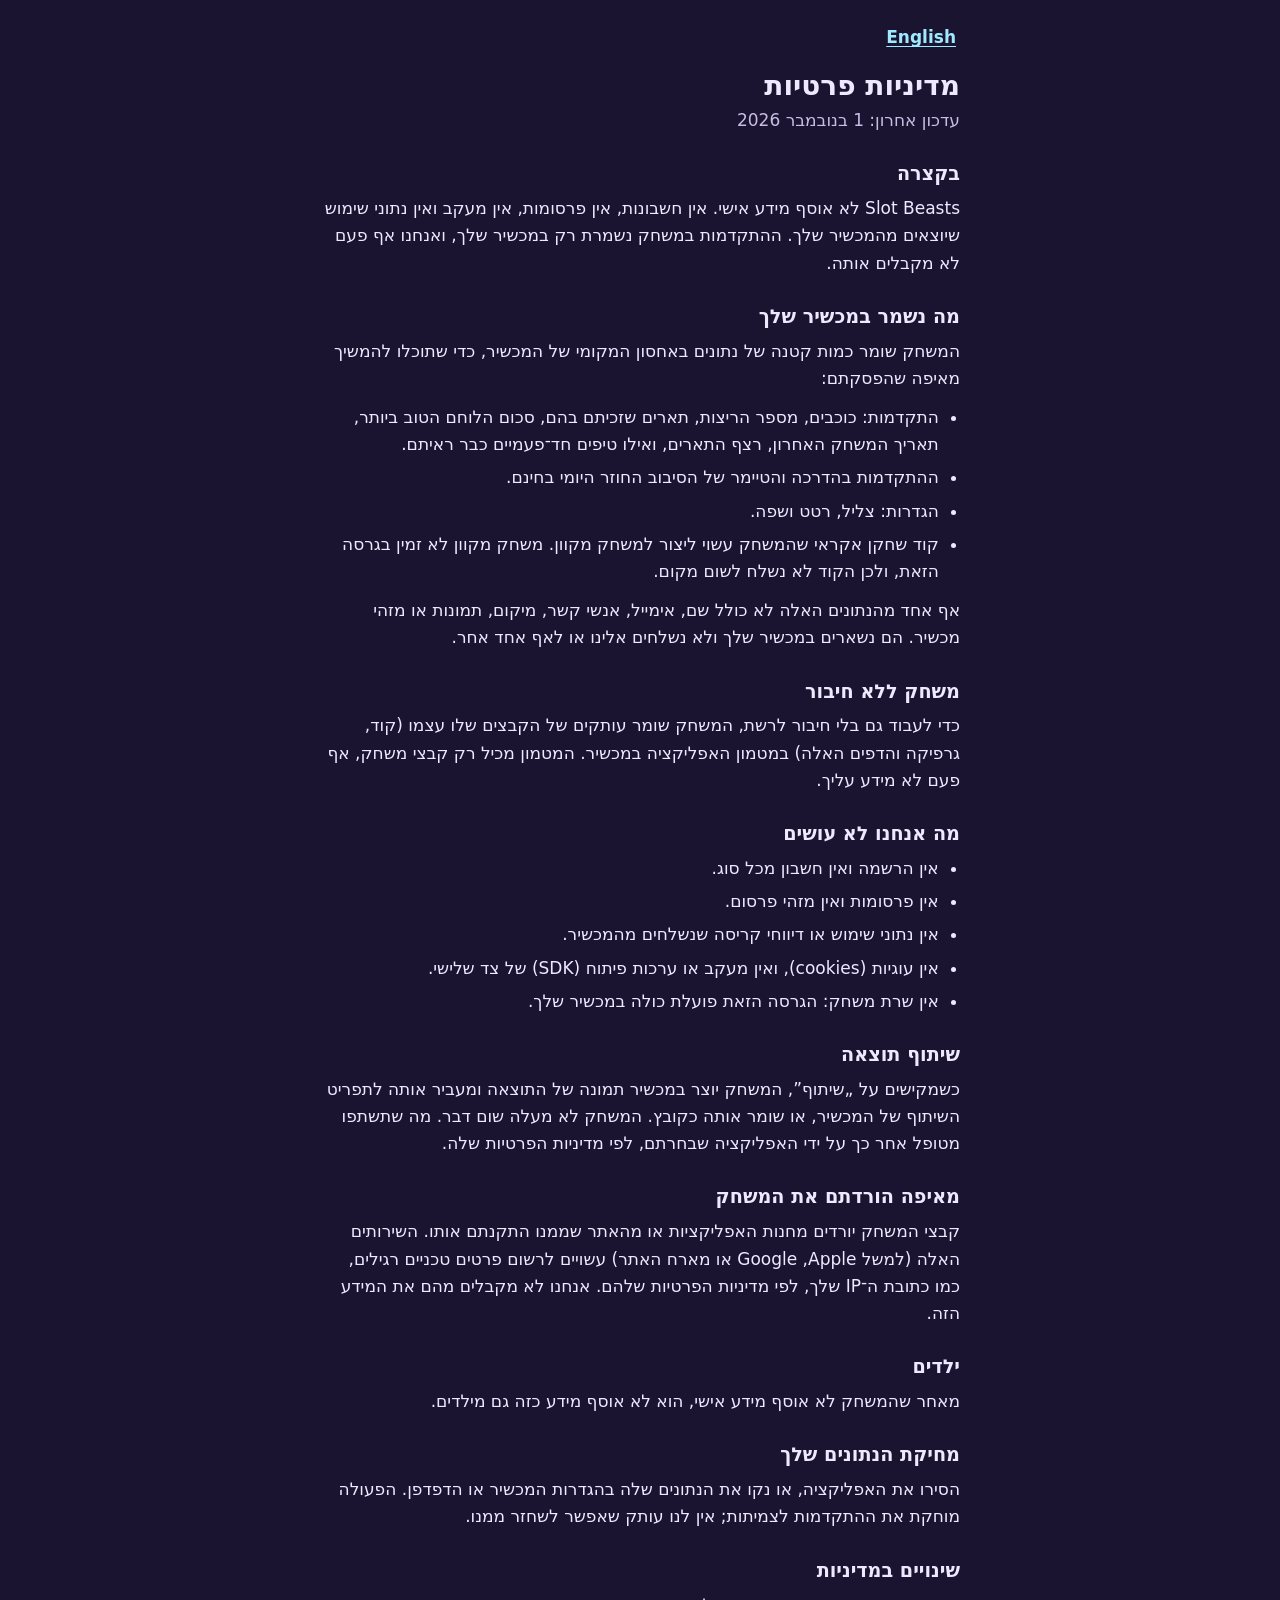
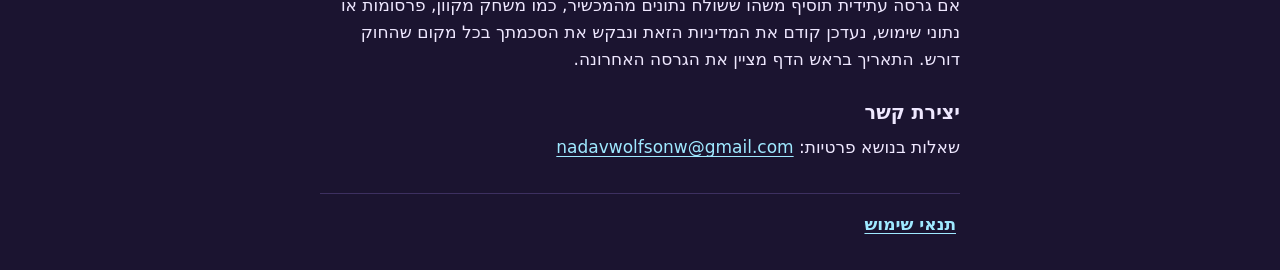
==== privacy-he.html @ f1fa87ea "Slot Beasts privacy policy and terms (EN/HE)" ====
<!doctype html>
<html lang="he" dir="rtl">
<head>
<meta charset="utf-8">
<meta name="viewport" content="width=device-width, initial-scale=1, viewport-fit=cover">
<title>מדיניות פרטיות · Slot Beasts</title>
<meta name="description" content="Slot Beasts לא אוסף מידע אישי. ההתקדמות שלך נשמרת במכשיר שלך.">
<link rel="alternate" hreflang="en" href="privacy.html">
<link rel="stylesheet" href="legal.css">
</head>
<body>
<nav class="legal-nav" aria-label="ניווט בדף">
  <a href="privacy.html" hreflang="en" lang="en">English</a>
</nav>
<main>
<h1>מדיניות פרטיות</h1>
<p class="updated">עדכון אחרון: 1 בנובמבר 2026</p>

<h2>בקצרה</h2>
<p>‏<span lang="en" dir="ltr">Slot Beasts</span> לא אוסף מידע אישי. אין חשבונות, אין פרסומות, אין מעקב ואין נתוני שימוש שיוצאים מהמכשיר שלך. ההתקדמות במשחק נשמרת רק במכשיר שלך, ואנחנו אף פעם לא מקבלים אותה.</p>

<h2>מה נשמר במכשיר שלך</h2>
<p>המשחק שומר כמות קטנה של נתונים באחסון המקומי של המכשיר, כדי שתוכלו להמשיך מאיפה שהפסקתם:</p>
<ul>
  <li>התקדמות: כוכבים, מספר הריצות, תארים שזכיתם בהם, סכום הלוחם הטוב ביותר, תאריך המשחק האחרון, רצף התארים, ואילו טיפים חד־פעמיים כבר ראיתם.</li>
  <li>ההתקדמות בהדרכה והטיימר של הסיבוב החוזר היומי בחינם.</li>
  <li>הגדרות: צליל, רטט ושפה.</li>
  <li>קוד שחקן אקראי שהמשחק עשוי ליצור למשחק מקוון. משחק מקוון לא זמין בגרסה הזאת, ולכן הקוד לא נשלח לשום מקום.</li>
</ul>
<p>אף אחד מהנתונים האלה לא כולל שם, אימייל, אנשי קשר, מיקום, תמונות או מזהי מכשיר. הם נשארים במכשיר שלך ולא נשלחים אלינו או לאף אחד אחר.</p>

<h2>משחק ללא חיבור</h2>
<p>כדי לעבוד גם בלי חיבור לרשת, המשחק שומר עותקים של הקבצים שלו עצמו (קוד, גרפיקה והדפים האלה) במטמון האפליקציה במכשיר. המטמון מכיל רק קבצי משחק, אף פעם לא מידע עליך.</p>

<h2>מה אנחנו לא עושים</h2>
<ul>
  <li>אין הרשמה ואין חשבון מכל סוג.</li>
  <li>אין פרסומות ואין מזהי פרסום.</li>
  <li>אין נתוני שימוש או דיווחי קריסה שנשלחים מהמכשיר.</li>
  <li>אין עוגיות (cookies), ואין מעקב או ערכות פיתוח (SDK) של צד שלישי.</li>
  <li>אין שרת משחק: הגרסה הזאת פועלת כולה במכשיר שלך.</li>
</ul>

<h2>שיתוף תוצאה</h2>
<p>כשמקישים על „שיתוף”, המשחק יוצר במכשיר תמונה של התוצאה ומעביר אותה לתפריט השיתוף של המכשיר, או שומר אותה כקובץ. המשחק לא מעלה שום דבר. מה שתשתפו מטופל אחר כך על ידי האפליקציה שבחרתם, לפי מדיניות הפרטיות שלה.</p>

<h2>מאיפה הורדתם את המשחק</h2>
<p>קבצי המשחק יורדים מחנות האפליקציות או מהאתר שממנו התקנתם אותו. השירותים האלה (למשל Apple,‏ Google או מארח האתר) עשויים לרשום פרטים טכניים רגילים, כמו כתובת ה־IP שלך, לפי מדיניות הפרטיות שלהם. אנחנו לא מקבלים מהם את המידע הזה.</p>

<h2>ילדים</h2>
<p>מאחר שהמשחק לא אוסף מידע אישי, הוא לא אוסף מידע כזה גם מילדים.</p>

<h2>מחיקת הנתונים שלך</h2>
<p>הסירו את האפליקציה, או נקו את הנתונים שלה בהגדרות המכשיר או הדפדפן. הפעולה מוחקת את ההתקדמות לצמיתות; אין לנו עותק שאפשר לשחזר ממנו.</p>

<h2>שינויים במדיניות</h2>
<p>אם גרסה עתידית תוסיף משהו ששולח נתונים מהמכשיר, כמו משחק מקוון, פרסומות או נתוני שימוש, נעדכן קודם את המדיניות הזאת ונבקש את הסכמתך בכל מקום שהחוק דורש. התאריך בראש הדף מציין את הגרסה האחרונה.</p>

<h2>יצירת קשר</h2>
<!-- pending Nadav confirm: contact email -->
<p>שאלות בנושא פרטיות: <a href="mailto:nadavwolfsonw@gmail.com" dir="ltr">nadavwolfsonw@gmail.com</a></p>
</main>
<footer>
  <a href="terms-he.html">תנאי שימוש</a>
</footer>
</body>
</html>
---- legal.css ----
/* Slot Beasts legal pages (ship #4). Plain, readable, accessible: system fonts, >=16px text, WCAG AA contrast on the
 * app's dark plum, 44px touch targets, visible focus, logical properties so the Hebrew (dir="rtl") pages mirror.
 * English names inside the Hebrew pages ([lang="en"] spans) never wrap, so bidi line breaks cannot reorder them. */
:root { color-scheme: dark; --bg: #1b1430; --panel: #261c40; --text: #efe8ff; --muted: #c9bde3; --link: #9fe9ff; --rule: #3d3060; }
* { box-sizing: border-box; }
html { -webkit-text-size-adjust: 100%; text-size-adjust: 100%; }
body {
  margin: 0; background: var(--bg); color: var(--text);
  font: 17px/1.6 system-ui, -apple-system, "Segoe UI", Roboto, "Noto Sans Hebrew", Arial, sans-serif;
  padding: max(16px, env(safe-area-inset-top)) max(20px, env(safe-area-inset-right)) max(24px, env(safe-area-inset-bottom)) max(20px, env(safe-area-inset-left));
}
main, .legal-nav, footer { max-width: 40rem; margin-inline: auto; }
.legal-nav { display: flex; flex-wrap: wrap; justify-content: space-between; gap: 8px; margin-block-end: 8px; }
a { color: var(--link); text-underline-offset: 3px; }
.legal-nav a, footer a { min-height: 44px; min-width: 44px; display: inline-flex; align-items: center; padding-inline: 4px; font-weight: 700; }
a:focus-visible { outline: 3px solid var(--link); outline-offset: 2px; border-radius: 6px; }
h1 { font-size: 1.75rem; line-height: 1.25; margin: 8px 0 4px; }
h2 { font-size: 1.2rem; line-height: 1.3; margin: 28px 0 8px; }
p, ul { margin: 0 0 12px; }
ul { padding-inline-start: 1.25em; }
li { margin-block-end: 6px; }
.updated { color: var(--muted); margin-block-end: 20px; }
code { font-size: 0.9em; overflow-wrap: anywhere; }
footer { border-block-start: 1px solid var(--rule); margin-block-start: 32px; padding-block-start: 8px; display: flex; flex-wrap: wrap; gap: 16px; }
[lang="en"] { white-space: nowrap; }
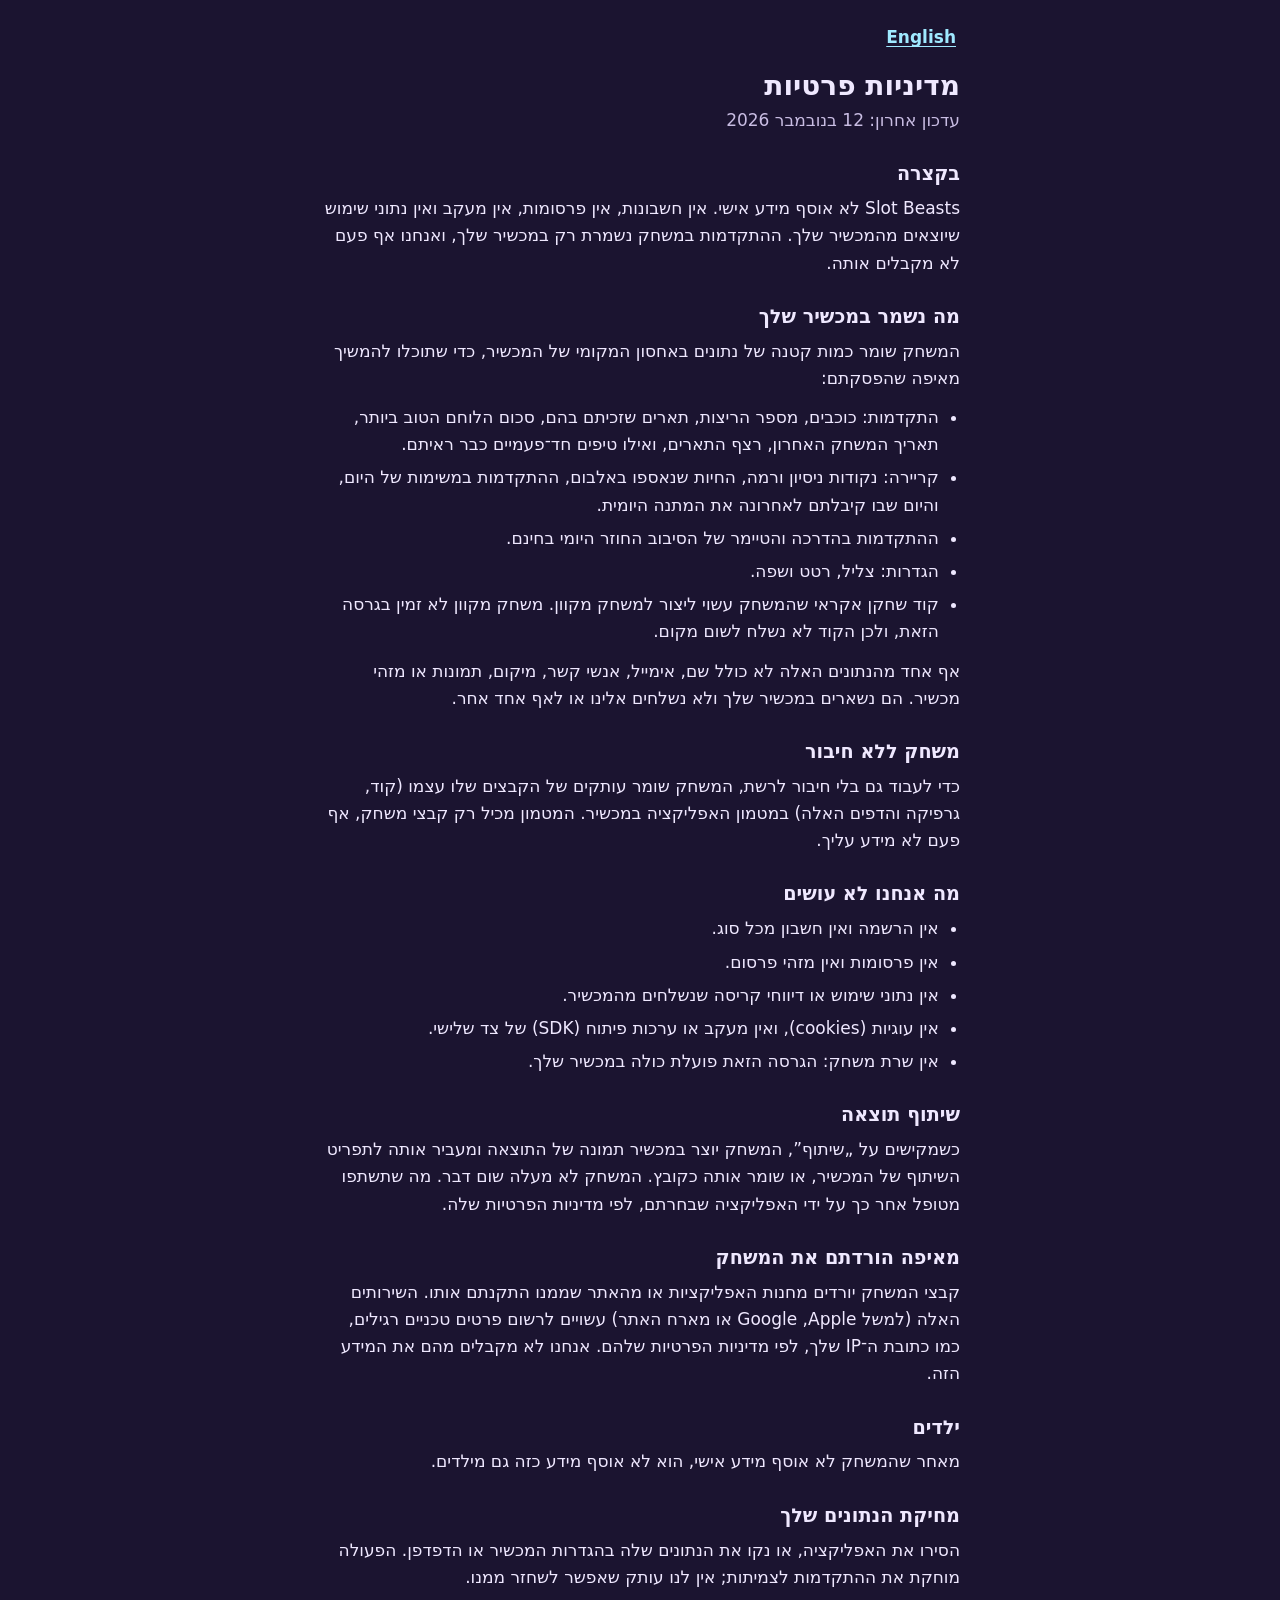
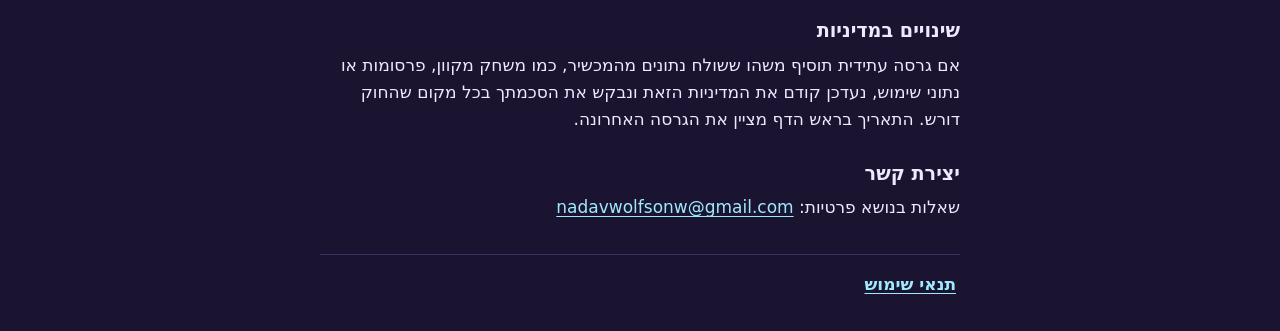
==== commit 09d6a0c0: "Privacy policy: the Career data kept on the device Co-Authored-By: Claude Fable 5.2 <noreply@anthrop" ====
--- a/privacy-he.html
+++ b/privacy-he.html
@@ -14,7 +14,7 @@
 </nav>
 <main>
 <h1>מדיניות פרטיות</h1>
-<p class="updated">עדכון אחרון: 1 בנובמבר 2026</p>
+<p class="updated">עדכון אחרון: 12 בנובמבר 2026</p>
 
 <h2>בקצרה</h2>
 <p>‏<span lang="en" dir="ltr">Slot Beasts</span> לא אוסף מידע אישי. אין חשבונות, אין פרסומות, אין מעקב ואין נתוני שימוש שיוצאים מהמכשיר שלך. ההתקדמות במשחק נשמרת רק במכשיר שלך, ואנחנו אף פעם לא מקבלים אותה.</p>
@@ -23,6 +23,7 @@
 <p>המשחק שומר כמות קטנה של נתונים באחסון המקומי של המכשיר, כדי שתוכלו להמשיך מאיפה שהפסקתם:</p>
 <ul>
   <li>התקדמות: כוכבים, מספר הריצות, תארים שזכיתם בהם, סכום הלוחם הטוב ביותר, תאריך המשחק האחרון, רצף התארים, ואילו טיפים חד־פעמיים כבר ראיתם.</li>
+  <li>קריירה: נקודות ניסיון ורמה, החיות שנאספו באלבום, ההתקדמות במשימות של היום, והיום שבו קיבלתם לאחרונה את המתנה היומית.</li>
   <li>ההתקדמות בהדרכה והטיימר של הסיבוב החוזר היומי בחינם.</li>
   <li>הגדרות: צליל, רטט ושפה.</li>
   <li>קוד שחקן אקראי שהמשחק עשוי ליצור למשחק מקוון. משחק מקוון לא זמין בגרסה הזאת, ולכן הקוד לא נשלח לשום מקום.</li>
@@ -57,7 +58,6 @@
 <p>אם גרסה עתידית תוסיף משהו ששולח נתונים מהמכשיר, כמו משחק מקוון, פרסומות או נתוני שימוש, נעדכן קודם את המדיניות הזאת ונבקש את הסכמתך בכל מקום שהחוק דורש. התאריך בראש הדף מציין את הגרסה האחרונה.</p>
 
 <h2>יצירת קשר</h2>
-<!-- pending Nadav confirm: contact email -->
 <p>שאלות בנושא פרטיות: <a href="mailto:nadavwolfsonw@gmail.com" dir="ltr">nadavwolfsonw@gmail.com</a></p>
 </main>
 <footer>
